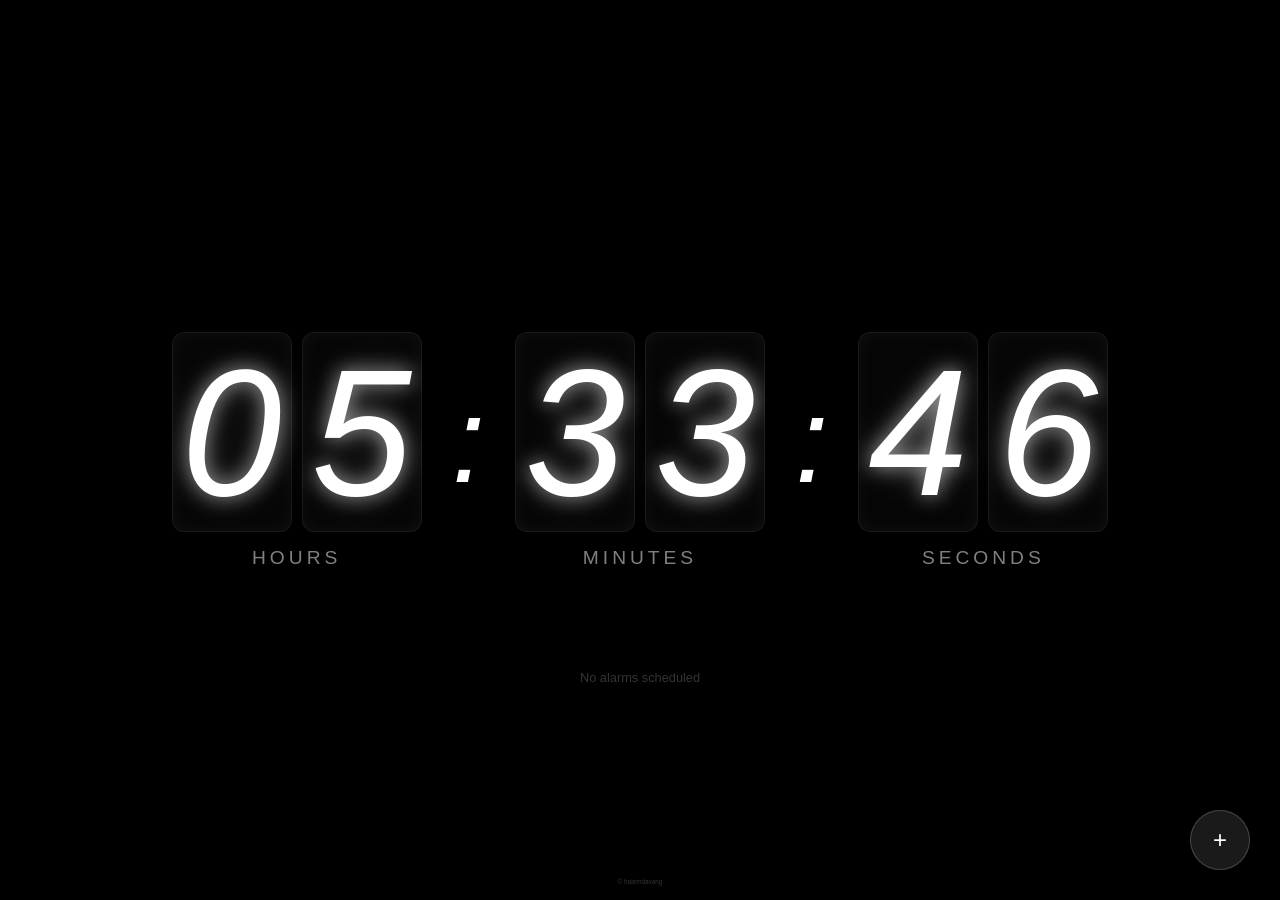
==== index.html @ 1d3367de "ok" ====
<!DOCTYPE html>
<html lang="vi">

<head>
    <meta charset="UTF-8">
    <meta name="viewport" content="width=device-width, initial-scale=1.0">
    <title>Digital Time - Premium Countdown</title>
    <meta name="description"
        content="Một ứng dụng hiển thị thời gian tối giản với hiệu ứng trượt số và font digital cổ điển.">
    <link rel="stylesheet" href="style.css">
    <link rel="stylesheet" href="popup_alarm.style.css">
    <link rel="stylesheet" href="history.style.css">
    <link rel="stylesheet" href="popup_setting.style.css">
</head>

<body>
    <video id="bg-video" autoplay loop muted playsinline
        style="position: fixed; top: 0; left: 0; width: 100%; height: 100%; object-fit: cover; z-index: -1; display: none;"></video>
    <div class="main-wrapper">
        <div class="countdown-container">
            <!-- Giờ -->
            <div class="time-group">
                <div class="digits">
                    <div class="digit-container" id="hour-1">
                        <div class="digit-strip"></div>
                    </div>
                    <div class="digit-container" id="hour-2">
                        <div class="digit-strip"></div>
                    </div>
                </div>
                <div class="label">Hours</div>
            </div>

            <div class="separator">:</div>

            <!-- Phút -->
            <div class="time-group">
                <div class="digits">
                    <div class="digit-container" id="min-1">
                        <div class="digit-strip"></div>
                    </div>
                    <div class="digit-container" id="min-2">
                        <div class="digit-strip"></div>
                    </div>
                </div>
                <div class="label">Minutes</div>
            </div>

            <div class="separator">:</div>

            <!-- Giây -->
            <div class="time-group">
                <div class="digits">
                    <div class="digit-container" id="sec-1">
                        <div class="digit-strip"></div>
                    </div>
                    <div class="digit-container" id="sec-2">
                        <div class="digit-strip"></div>
                    </div>
                </div>
                <div class="label">Seconds</div>
            </div>
        </div>

        <!-- History Alarms -->
        <div class="history-container">
            <div class="history-list" id="history-list">
                <!-- Sẽ được thêm bằng JS -->
            </div>
        </div>
    </div>

    <!-- Floating Menu -->
    <div class="floating-menu-container" id="floating-menu">
        <div class="fab-options">
            <button class="fab-action" id="open-setting-modal">Settings</button>
            <button class="fab-action" id="open-alarm-panel">Set Alarm</button>
        </div>
        <button class="settings-btn main-fab">
            +
        </button>
    </div>

    <!-- Setting Modal is loaded dynamically via popup_setting.html -->

    <!-- Side Panel -->
    <div class="side-panel" id="side-panel">
        <button class="close-panel" id="close-settings">×</button>
        <h2>Set Alarm</h2>

        <div class="input-group">
            <label>Alarm Time (24h)</label>
            <div class="time-input-container">
                <input type="number" id="alarm-h" placeholder="HH" min="0" max="23" value="08">
                <span>:</span>
                <input type="number" id="alarm-m" placeholder="MM" min="0" max="59" value="00">
                <span>:</span>
                <input type="number" id="alarm-s" placeholder="SS" min="0" max="59" value="00">
            </div>
        </div>

        <div class="input-group">
            <label for="alarm-msg">Reminder Message</label>
            <input type="text" id="alarm-msg" placeholder="Coffee time?">
        </div>

        <button class="set-alarm-btn" id="set-alarm">Save Alarm</button>
    </div>

    <!-- Alarm Notice (Professional Toast) -->
    <div class="alarm-notice" id="alarm-notice">
        <div class="notice-content">
            <button class="close-notice" id="dismiss-alarm">×</button>
            <div class="notice-main">
                <div class="alarm-icon-small">
                    <svg viewBox="0 0 24 24">
                        <path
                            d="M12,20A7,7 0 0,1 5,13A7,7 0 0,1 12,6A7,7 0 0,1 19,13A7,7 0 0,1 12,20M12,4A9,9 0 0,0 3,13A9,9 0 0,0 12,22A9,9 0 0,0 21,13A9,9 0 0,0 12,4M12.5,8H11V14L15.75,16.85L16.5,15.62L12.5,13.25V8M7.88,3.39L6.6,1.86L2,5.71L3.29,7.24L7.88,3.39M22,5.72L17.4,1.86L16.11,3.39L20.71,7.25L22,5.72Z">
                        </path>
                    </svg>
                </div>
                <h2 id="notice-msg">Hết giờ rồi!</h2>
            </div>
        </div>
    </div>

    <div class="copyright"
        style="position: fixed; bottom: 15px; left: 50%; transform: translateX(-50%); font-size: 0.4rem; color: rgba(255, 255, 255, 0.2); z-index: 10;">
        © haiemdavang
    </div>

    <audio id="alarm-audio" src="public/iphone.mp3" preload="auto"></audio>

    <script src="history.script.js"></script>
    <script src="popup_alarm.script.js"></script>
    <script src="popup_setting.script.js"></script>
    <script src="script.js"></script>
</body>

</html>
---- style.css ----
@import url('https://fonts.cdnfonts.com/css/ds-digital');
@import url('https://fonts.googleapis.com/css2?family=Poppins:wght@300;400;500;600&display=swap');

:root {
    --bg-color: #000000;
    --text-color: #ffffff;
    --font-family: 'DS-Digital', sans-serif;
    --digit-height: 200px;
}

* {
    margin: 0;
    padding: 0;
    box-sizing: border-box;
}

body {
    background-color: var(--bg-color);
    color: var(--text-color);
    font-family: var(--font-family);
    height: 100vh;
    display: flex;
    justify-content: center;
    align-items: center;
    overflow: hidden;
    user-select: none;
    /* Chặn bôi đen văn bản */
    -webkit-user-select: none;
    -moz-user-select: none;
    -ms-user-select: none;
}

.main-wrapper {
    display: flex;
    flex-direction: column;
    align-items: center;
    justify-content: center;
    width: 100%;
    height: 100%;
    position: relative;
}

.countdown-container {
    display: flex;
    gap: 30px;
    align-items: center;
    z-index: 2;
    transition: all 0.5s ease;
    padding: 30px 50px;
    border-radius: 30px;
    border: 1px solid transparent;
}

.countdown-container.glass-mode {
    background: rgba(255, 255, 255, 0.03);
    backdrop-filter: blur(25px) saturate(180%);
    -webkit-backdrop-filter: blur(25px) saturate(180%);
    border: 1px solid rgba(255, 255, 255, 0.1);
    box-shadow: 0 20px 50px rgba(0, 0, 0, 0.3);
}

.time-group {
    display: flex;
    flex-direction: column;
    align-items: center;
    gap: 15px;
}

.label {
    font-size: 1.2rem;
    text-transform: uppercase;
    letter-spacing: 4px;
    opacity: 0.5;
    font-style: normal;
}

.digits {
    display: flex;
    gap: 10px;
    height: var(--digit-height);
    overflow: hidden;
}

.digit-container {
    position: relative;
    width: 120px;
    height: var(--digit-height);
    background: rgba(10, 10, 10, 0.5);
    backdrop-filter: blur(20px);
    -webkit-backdrop-filter: blur(20px);
    border: 1px solid rgba(255, 255, 255, 0.08);
    border-radius: 12px;
    box-shadow: inset 0 0 20px rgba(255, 255, 255, 0.05);
}

.digit-strip {
    position: absolute;
    top: 0;
    left: 0;
    width: 100%;
    display: flex;
    flex-direction: column;
    transition: transform 0.6s cubic-bezier(0.23, 1, 0.32, 1);
}

.digit {
    height: var(--digit-height);
    display: flex;
    justify-content: center;
    align-items: center;
    font-size: 180px;
    font-style: italic;
    text-shadow: 0 0 20px rgba(255, 255, 255, 0.6),
        0 0 40px rgba(255, 255, 255, 0.2);
}

.separator {
    font-size: 120px;
    margin-top: -20px;
    font-style: italic;
    animation: blink 1s infinite;
}

@keyframes blink {

    0%,
    100% {
        opacity: 1;
    }

    50% {
        opacity: 0.3;
    }
}

@media (max-width: 600px) {
    :root {
        --digit-height: 80px;
    }

    .digit-container {
        width: 50px;
    }

    .digit {
        font-size: 60px;
    }
}

/* Alarm Notice (Professional Toast Version) */
.alarm-notice {
    position: fixed;
    top: 90px;
    left: 0;
    width: 100%;
    height: auto;
    z-index: 2000;
    display: flex;
    justify-content: center;
    pointer-events: none;
    /* Chỉ cho tương tác khi active */
}

.alarm-notice.active {
    pointer-events: all;
}

.notice-content {
    background: rgba(255, 255, 255, 0.08);
    backdrop-filter: blur(20px) saturate(160%);
    border: 1px solid rgba(255, 255, 255, 0.15);
    padding: 15px 30px;
    border-radius: 16px;
    display: flex;
    align-items: center;
    color: white;
    box-shadow: 0 0 20px rgba(255, 255, 255, 0.2), 0 10px 30px rgba(0, 0, 0, 0.4);
    font-family: 'Poppins', sans-serif;

    /* Animation khởi đầu: nằm ngoài phía trên */
    transform: translateY(-80px);
    opacity: 0;
    transition: all 0.5s cubic-bezier(0.19, 1, 0.22, 1);
}

.alarm-notice.active .notice-content {
    transform: translateY(0);
    opacity: 1;
}

.notice-main {
    display: flex;
    align-items: center;
    gap: 15px;
}

.alarm-icon-small svg {
    width: 24px;
    height: 24px;
    fill: white;
    filter: drop-shadow(0 0 5px rgba(255, 255, 255, 0.4));
    animation: pulse-small 1s infinite;
}

@keyframes pulse-small {

    0%,
    100% {
        transform: scale(1);
    }

    50% {
        transform: scale(1.15);
    }
}

.notice-content h2 {
    font-size: 0.95rem;
    font-weight: 500;
    letter-spacing: 0.3px;
    margin: 0;
    white-space: nowrap;
    text-shadow: 0 0 10px rgba(255, 255, 255, 0.6),
        0 0 20px rgba(255, 255, 255, 0.2);
}

/* Close button (Hidden by default, shows on hover) */
.close-notice {
    position: absolute;
    top: -8px;
    right: -8px;
    background: white;
    color: black;
    border: none;
    width: 22px;
    height: 22px;
    border-radius: 50%;
    font-size: 14px;
    display: flex;
    justify-content: center;
    align-items: center;
    cursor: pointer;
    box-shadow: 0 4px 10px rgba(0, 0, 0, 0.3);

    opacity: 0;
    transition: opacity 0.3s ease, transform 0.2s ease;
}

.notice-content:hover .close-notice {
    opacity: 1;
}

.close-notice:hover {
    transform: scale(1.1);
}
---- popup_alarm.style.css ----
@import url('https://fonts.googleapis.com/css2?family=Inter:wght@300;400;500;600&display=swap');

/* Floating Action Button */
.settings-btn {
    position: fixed;
    bottom: 30px;
    right: 30px;
    width: 60px;
    height: 60px;
    background: rgba(255, 255, 255, 0.1);
    backdrop-filter: blur(10px);
    border: 1px solid rgba(255, 255, 255, 0.2);
    border-radius: 50%;
    color: white;
    font-size: 24px;
    cursor: pointer;
    display: flex;
    justify-content: center;
    align-items: center;
    transition: all 0.4s cubic-bezier(0.175, 0.885, 0.32, 1.275);
    z-index: 1000;
    box-shadow: 0 8px 32px rgba(0, 0, 0, 0.3);
}

.settings-btn:hover {
    background: rgba(255, 255, 255, 0.2);
    transform: scale(1.1);
}

.settings-btn.hidden {
    opacity: 0;
    transform: scale(0.5) rotate(-90deg);
    pointer-events: none;
}

.tooltip {
    position: absolute;
    right: 80px;
    background: rgba(255, 255, 255, 0.1);
    backdrop-filter: blur(10px);
    padding: 8px 15px;
    border-radius: 10px;
    font-size: 0.8rem;
    font-family: 'Inter', sans-serif;
    white-space: nowrap;
    border: 1px solid rgba(255, 255, 255, 0.1);
    opacity: 0;
    transform: translateX(10px);
    transition: all 0.3s ease;
    pointer-events: none;
}

.settings-btn:hover .tooltip {
    opacity: 1;
    transform: translateX(0);
}

/* Popup Alarm Window (Premium Frosted Glass) */
.side-panel {
    position: fixed;
    bottom: 30px;
    right: 30px;
    width: 320px;
    background: rgba(255, 255, 255, 0.05);
    backdrop-filter: blur(35px) saturate(180%);
    -webkit-backdrop-filter: blur(35px) saturate(180%);
    border: 1px solid rgba(255, 255, 255, 0.15);
    border-radius: 24px;
    transition: all 0.5s cubic-bezier(0.19, 1, 0.22, 1);
    z-index: 1001;
    padding: 35px;
    display: flex;
    flex-direction: column;
    gap: 20px;
    color: white;
    font-family: 'Inter', sans-serif;
    box-shadow: 0 10px 40px rgba(0, 0, 0, 0.5);
    
    opacity: 0;
    visibility: hidden;
    transform: translateY(20px) scale(0.9);
    pointer-events: none;
}

.side-panel.open {
    opacity: 1;
    visibility: visible;
    transform: translateY(0) scale(1);
    pointer-events: all;
}

.side-panel h2 {
    font-size: 1.1rem;
    font-weight: 500;
    letter-spacing: 0.5px;
    margin-bottom: 5px;
    text-align: center;
}

.input-group {
    display: flex;
    flex-direction: column;
    gap: 5px;
}

.input-group label {
    font-size: 0.75rem;
    opacity: 0.5;
    text-transform: uppercase;
}

.time-input-container {
    display: flex;
    align-items: center;
    gap: 8px;
    background: rgba(255, 255, 255, 0.05);
    padding: 5px 15px;
    border-radius: 12px;
    border: 1px solid rgba(255, 255, 255, 0.1);
}

.time-input-container input {
    width: 50px;
    background: transparent !important;
    border: none !important;
    padding: 8px 0 !important;
    text-align: center;
    font-size: 1.1rem;
    font-weight: 500;
    color: white;
    outline: none !important;
    box-shadow: none !important;
    font-family: 'Inter', sans-serif;
}

.time-input-container span {
    opacity: 0.5;
    font-weight: bold;
    font-family: 'Inter', sans-serif;
}

.time-input-container input::-webkit-outer-spin-button,
.time-input-container input::-webkit-inner-spin-button {
    -webkit-appearance: none;
    margin: 0;
}

.time-input-container input[type=number] {
    -moz-appearance: textfield;
}

.input-group input[type="text"] {
    background: rgba(255, 255, 255, 0.05);
    border: 1px solid rgba(255, 255, 255, 0.1);
    padding: 12px;
    color: white;
    border-radius: 12px;
    font-size: 0.9rem;
    outline: none;
    transition: all 0.2s ease;
    font-family: 'Inter', sans-serif;
}

.input-group input[type="text"]:focus {
    border-color: rgba(255, 255, 255, 0.3);
    background: rgba(255, 255, 255, 0.1);
}

.set-alarm-btn {
    margin-top: 5px;
    background: #ffffff;
    color: #000000;
    border: none;
    padding: 12px;
    border-radius: 10px;
    font-weight: 600;
    font-size: 0.9rem;
    cursor: pointer;
    transition: transform 0.2s, background 0.3s;
}

.set-alarm-btn:active {
    transform: scale(0.95);
}

.set-alarm-btn:hover {
    background: #eeeeee;
}

.close-panel {
    position: absolute;
    top: 15px;
    right: 15px;
    background: transparent;
    border: none;
    color: white;
    font-size: 18px;
    cursor: pointer;
    opacity: 0.3;
}

.close-panel:hover {
    opacity: 1;
}
---- history.style.css ----
/* History Alarms System */
.history-container {
    position: absolute;
    top: calc(50% + 200px); /* Nhích xuống thêm để tạo khoảng cách với đồng hồ */
    width: 400px;
    height: 200px;
    overflow-y: auto;
    display: flex;
    justify-content: center;
}

.history-container::-webkit-scrollbar {
    width: 0px;
}

.history-list {
    display: flex;
    flex-direction: column;
    gap: 12px;
    width: 100%;
}

.history-item {
    display: flex;
    flex-direction: row;
    justify-content: center;
    align-items: center;
    gap: 15px;
    width: 100%;
    padding: 8px 0;
    background: transparent;
    border: none;
    font-family: 'Inter', sans-serif;
    transition: all 0.4s ease;
    position: relative;
}

/* Hiện lại dấu chấm trạng thái */
.status-dot {
    width: 6px;
    height: 6px;
    border-radius: 50%;
    background: #ffffff;
    display: block;
}

/* 1. Alarm đã reo (Past) - Làm mờ nhẹ */
.history-item.past {
    opacity: 0.5;
    filter: blur(0.5px);
    transform: scale(0.98);
}

.history-item.past .status-dot {
    background: #00ff88; /* Màu xanh lá cho báo thức đã hoàn thành */
    box-shadow: 0 0 8px rgba(0, 255, 136, 0.6);
    opacity: 0.8;
}

/* 2. Alarm sắp tới GẦN NHẤT (Highlight) - Sáng nhất */
.history-item.upcoming:first-of-type {
    opacity: 1 !important;
    filter: none !important;
    transform: scale(1.05) !important;
    background: transparent !important;
    border: none !important;
    box-shadow: none !important;
}

.history-item.upcoming:first-of-type .status-dot {
    background: #00d2ff;
    box-shadow: 0 0 10px #00d2ff;
}

/* 3. Alarm sắp tới tiếp theo - Làm mờ vừa phải */
.history-item.upcoming + .history-item.upcoming {
    opacity: 0.25;
    filter: blur(1px);
    transform: scale(0.95);
}

.history-time {
    font-size: 1rem;
    font-weight: 600;
    color: var(--text-color);
}

.history-msg {
    font-size: 0.85rem;
    opacity: 0.5;
    margin: 0 !important;
}

.delete-history {
    position: absolute;
    right: 10px;
    top: 50%;
    transform: translateY(-50%);
    background: transparent;
    border: none;
    color: white;
    font-size: 1rem;
    cursor: pointer;
    opacity: 0;
    transition: opacity 0.3s;
}

.history-item:hover .delete-history {
    opacity: 0.3;
}

.history-item:hover {
    opacity: 1;
}

.history-item:hover .delete-history {
    opacity: 0.6;
}

.delete-history:hover {
    opacity: 1 !important;
    color: #ff4141;
}
---- popup_setting.style.css ----
/* Container for Floating Menu */
.floating-menu-container {
    position: fixed;
    bottom: 30px;
    right: 30px;
    display: flex;
    flex-direction: row;
    align-items: center;
    gap: 15px;
    z-index: 1000;
}

/* Original settings-btn adjusted as main-fab */
.main-fab {
    position: relative;
    right: 0;
    bottom: 0;
    z-index: 2;
    transition: all 0.4s cubic-bezier(0.175, 0.885, 0.32, 1.275);
}

.floating-menu-container.hidden {
    pointer-events: none;
}

.floating-menu-container.hidden .fab-options {
    opacity: 0 !important;
    visibility: hidden !important;
    transform: translateX(30px) scale(0.5) !important;
    transition: all 0.3s cubic-bezier(0.175, 0.885, 0.32, 1.275);
}

.floating-menu-container.hidden .main-fab {
    opacity: 0;
    transform: scale(0.5) rotate(45deg);
    transition: all 0.4s cubic-bezier(0.175, 0.885, 0.32, 1.275);
    transition-delay: 0.1s;
}

/* The options menu */
.fab-options {
    display: flex;
    flex-direction: row;
    gap: 10px;
    opacity: 0;
    visibility: hidden;
    transform: translateX(20px);
    transition: all 0.3s cubic-bezier(0.175, 0.885, 0.32, 1.275);
}

.floating-menu-container:hover .fab-options {
    opacity: 1;
    visibility: visible;
    transform: translateX(0);
}

.fab-action {
    background: rgba(255, 255, 255, 0.1);
    backdrop-filter: blur(10px);
    border: 1px solid rgba(255, 255, 255, 0.2);
    color: white;
    padding: 10px 20px;
    border-radius: 8px;
    cursor: pointer;
    font-family: 'Inter', sans-serif;
    font-size: 0.9rem;
    white-space: nowrap;
    transition: all 0.2s ease;
    box-shadow: 0 4px 15px rgba(0,0,0,0.2);
    text-align: right;
}

.fab-action:hover {
    background: rgba(255, 255, 255, 0.2);
    transform: scale(1.05);
}

/* Settings Modal (Side Panel Style) */
.setting-modal {
    position: fixed;
    bottom: 30px;
    right: 30px;
    width: 320px;
    background: rgba(255, 255, 255, 0.05);
    backdrop-filter: blur(35px) saturate(180%);
    -webkit-backdrop-filter: blur(35px) saturate(180%);
    border: 1px solid rgba(255, 255, 255, 0.15);
    border-radius: 24px;
    transition: all 0.5s cubic-bezier(0.19, 1, 0.22, 1);
    z-index: 1001;
    padding: 35px;
    display: flex;
    flex-direction: column;
    color: white;
    font-family: 'Inter', sans-serif;
    box-shadow: 0 10px 40px rgba(0, 0, 0, 0.5);
    
    opacity: 0;
    visibility: hidden;
    transform: translateY(20px) scale(0.9);
    pointer-events: none;
}

.setting-modal.active {
    opacity: 1;
    visibility: visible;
    transform: translateY(0) scale(1);
    pointer-events: all;
}

.setting-modal-header {
    display: flex;
    justify-content: space-between;
    align-items: center;
    margin-bottom: 25px;
    border-bottom: 1px solid rgba(255, 255, 255, 0.1);
    padding-bottom: 15px;
}

.setting-modal-header h2 {
    margin: 0;
    font-size: 1.2rem;
    font-weight: 500;
}

.close-modal-btn {
    background: transparent;
    border: none;
    color: rgba(255, 255, 255, 0.6);
    font-size: 1.5rem;
    cursor: pointer;
    transition: color 0.2s;
}

.close-modal-btn:hover {
    color: white;
}

.setting-item {
    display: flex;
    justify-content: space-between;
    align-items: center;
    margin-bottom: 20px;
}

.setting-item label {
    font-size: 0.95rem;
    color: rgba(255, 255, 255, 0.9);
}

/* Toggle Switch Element */
.toggle-switch {
    position: relative;
    width: 44px;
    height: 24px;
}

.toggle-switch input {
    opacity: 0;
    width: 0;
    height: 0;
}

.slider {
    position: absolute;
    cursor: pointer;
    top: 0; left: 0; right: 0; bottom: 0;
    background-color: rgba(255, 255, 255, 0.2);
    transition: .3s;
    border-radius: 24px;
}

.slider:before {
    position: absolute;
    content: "";
    height: 18px;
    width: 18px;
    left: 3px;
    bottom: 3px;
    background-color: white;
    transition: .3s;
    border-radius: 50%;
}

input:checked + .slider {
    background-color: #ffffff;
}

input:checked + .slider:before {
    transform: translateX(20px);
    background-color: #000000;
}

/* Background setter */
.bg-options {
    display: flex;
    gap: 10px;
    margin-top: 10px;
    flex-wrap: wrap;
}

.bg-dot {
    width: 30px;
    height: 30px;
    border-radius: 50%;
    cursor: pointer;
    border: 2px solid transparent;
    transition: transform 0.2s;
}
.bg-dot:hover {
    transform: scale(1.1);
}
.bg-dot.active {
    border-color: white;
}

.bg-upload-btn {
    width: 30px;
    height: 30px;
    border-radius: 50%;
    cursor: pointer;
    border: 2px dashed rgba(255, 255, 255, 0.4);
    display: flex;
    justify-content: center;
    align-items: center;
    color: rgba(255, 255, 255, 0.6);
    font-size: 1.2rem;
    transition: all 0.2s;
}

.bg-upload-btn:hover {
    border-color: white;
    color: white;
    transform: scale(1.1);
}
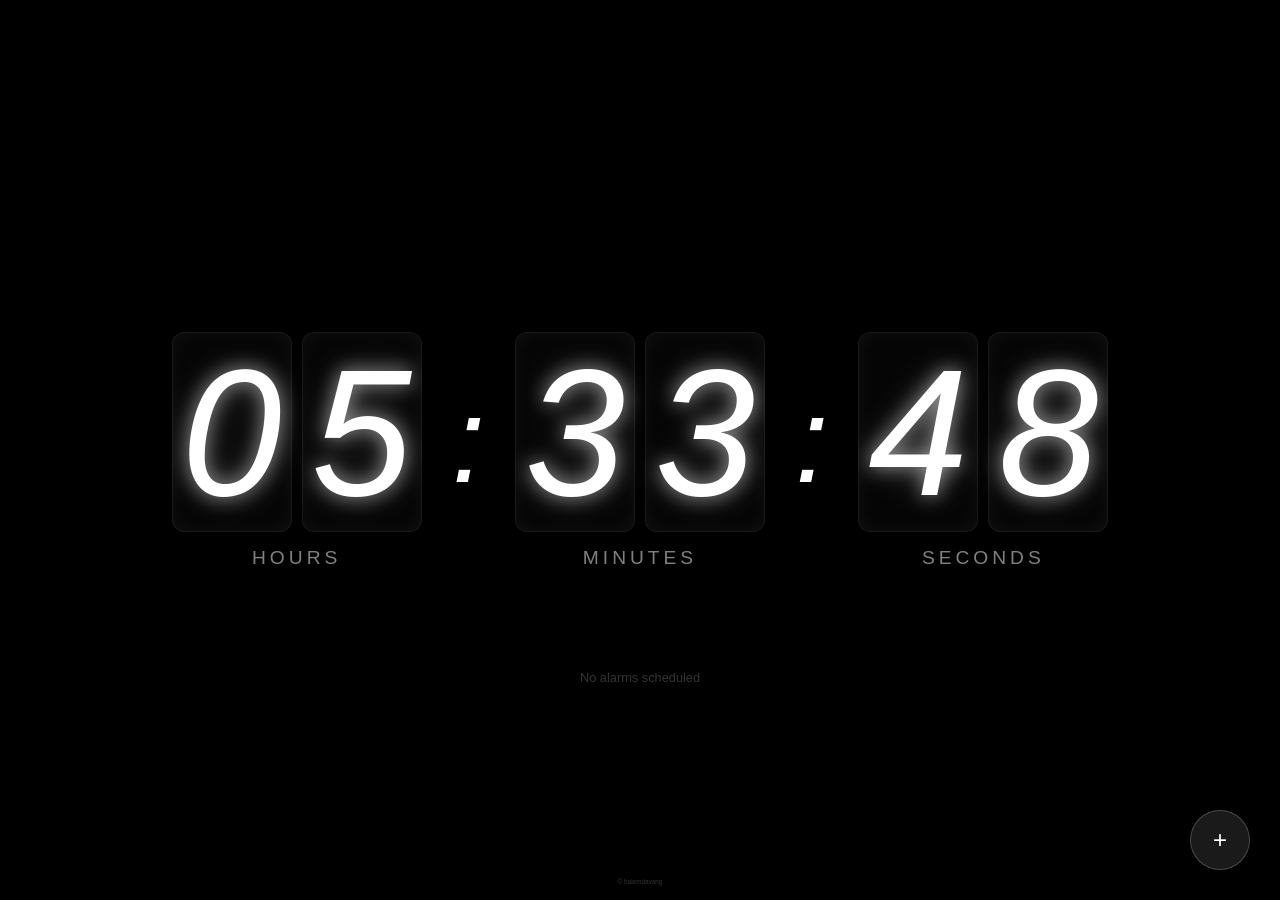
==== commit ac5251d5: "Thay doi logo" ====
--- a/index.html
+++ b/index.html
@@ -4,7 +4,8 @@
 <head>
     <meta charset="UTF-8">
     <meta name="viewport" content="width=device-width, initial-scale=1.0">
-    <title>Digital Time - Premium Countdown</title>
+    <title>Time</title>
+    <link rel="icon" type="image/png" href="public/logoo.png">
     <meta name="description"
         content="Một ứng dụng hiển thị thời gian tối giản với hiệu ứng trượt số và font digital cổ điển.">
     <link rel="stylesheet" href="style.css">
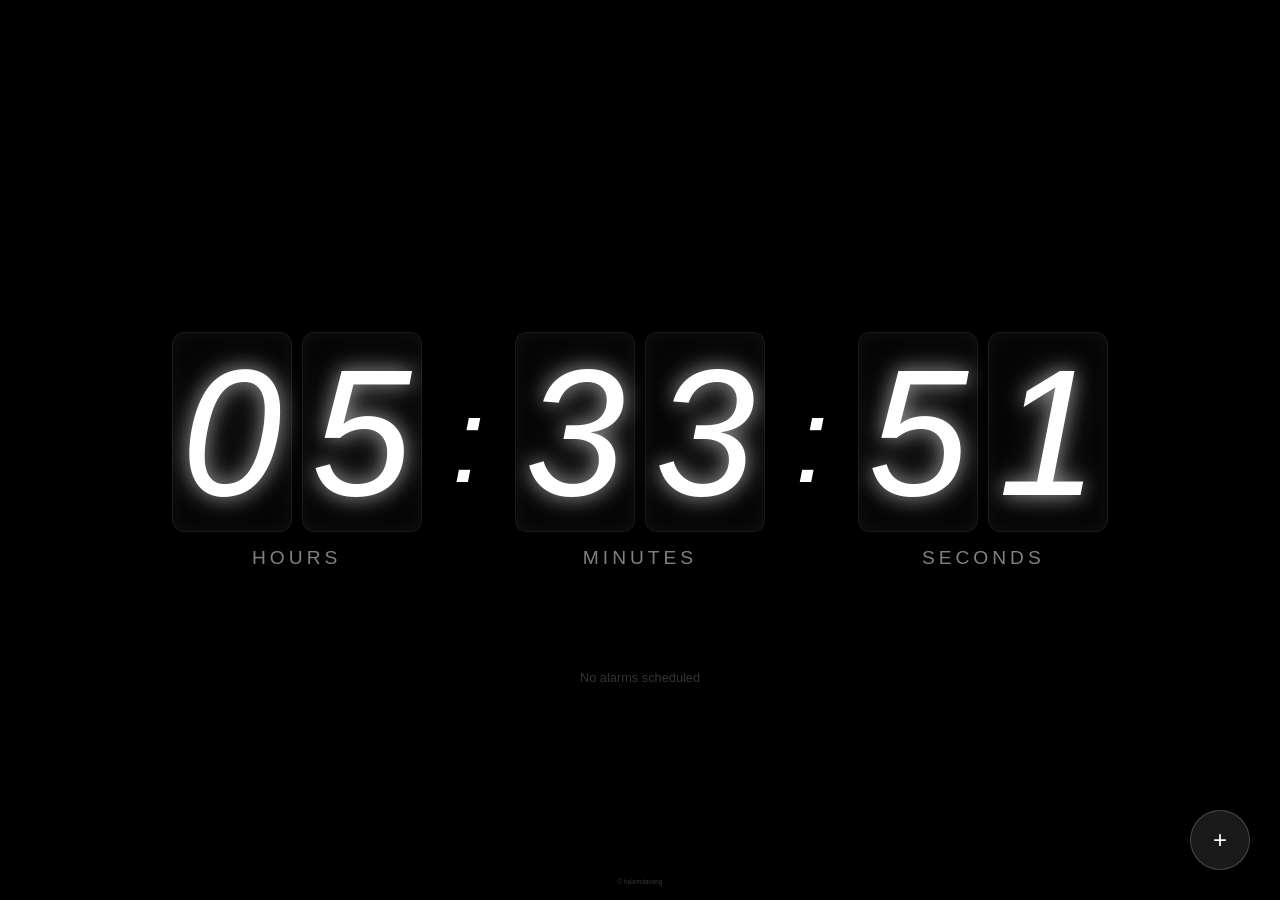
==== commit 120d0832: "Thêm con cat" ====
--- a/index.html
+++ b/index.html
@@ -19,6 +19,10 @@
         style="position: fixed; top: 0; left: 0; width: 100%; height: 100%; object-fit: cover; z-index: -1; display: none;"></video>
     <div class="main-wrapper">
         <div class="countdown-container">
+            <!-- Cat Sprite Styles -->
+            <div id="cat-container">
+                <div class="cat-sprite" id="cat-sprite"></div>
+            </div>
             <!-- Giờ -->
             <div class="time-group">
                 <div class="digits">
@@ -125,6 +129,8 @@
         </div>
     </div>
 
+
+
     <div class="copyright"
         style="position: fixed; bottom: 15px; left: 50%; transform: translateX(-50%); font-size: 0.4rem; color: rgba(255, 255, 255, 0.2); z-index: 10;">
         © haiemdavang
@@ -132,6 +138,7 @@
 
     <audio id="alarm-audio" src="public/iphone.mp3" preload="auto"></audio>
 
+    <script src="cat.script.js"></script>
     <script src="history.script.js"></script>
     <script src="popup_alarm.script.js"></script>
     <script src="popup_setting.script.js"></script>
--- a/style.css
+++ b/style.css
@@ -252,4 +252,64 @@
 
 .close-notice:hover {
     transform: scale(1.1);
+}
+
+/* Cat Sprite Styles */
+#cat-container {
+    position: absolute;
+    bottom: 100%;
+    left: 0;
+    width: 96px;
+    height: 96px;
+    z-index: 5;
+    pointer-events: all;
+    cursor: pointer;
+    display: flex;
+    justify-content: center;
+    align-items: center;
+}
+
+.cat-bubble {
+    position: absolute;
+    bottom: 100%;
+    left: 50%;
+    transform: translateX(-50%) translateY(10px);
+    background: rgba(255, 255, 255, 0.9);
+    color: black;
+    padding: 6px 12px;
+    border-radius: 12px;
+    font-size: 0.8rem;
+    font-family: 'Poppins', sans-serif;
+    white-space: nowrap;
+    opacity: 0;
+    pointer-events: none;
+    transition: all 0.3s cubic-bezier(0.175, 0.885, 0.32, 1.275);
+    box-shadow: 0 4px 10px rgba(0,0,0,0.2);
+    z-index: 10;
+}
+
+.cat-bubble.active {
+    opacity: 1;
+    transform: translateX(-50%) translateY(-10px);
+}
+
+.cat-bubble::after {
+    content: '';
+    position: absolute;
+    top: 100%;
+    left: 50%;
+    transform: translateX(-50%);
+    border: 6px solid transparent;
+    border-top-color: rgba(255, 255, 255, 0.9);
+}
+
+.cat-sprite {
+    width: 32px;
+    height: 32px;
+    background-image: url('public/kitty.png');
+    background-repeat: no-repeat;
+    background-size: 256px 256px; /* 8x8 grid of 32px */
+    transform: scale(3);
+    image-rendering: pixelated;
+    image-rendering: crisp-edges;
 }
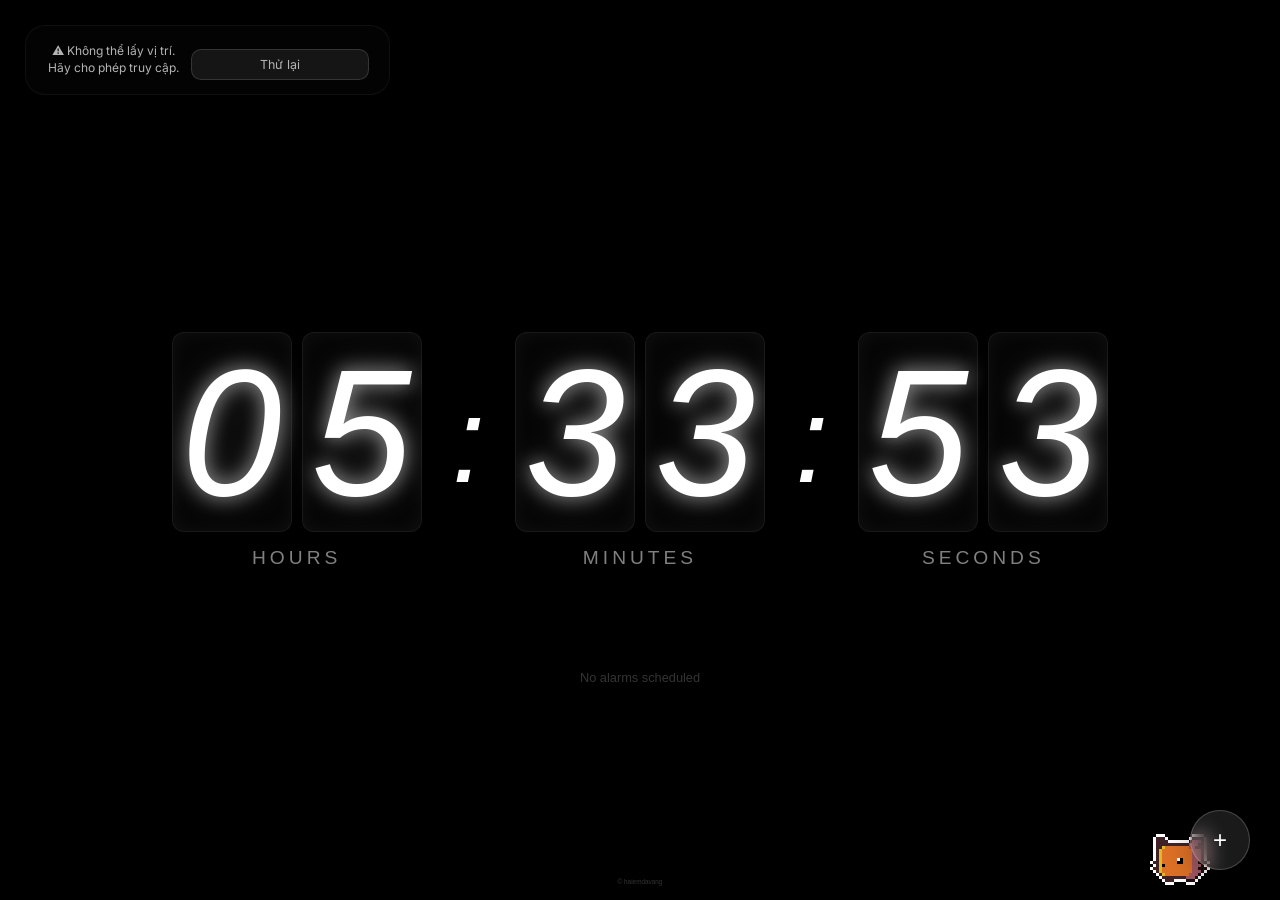
==== commit 0374e16e: "weather" ====
--- a/index.html
+++ b/index.html
@@ -12,6 +12,9 @@
     <link rel="stylesheet" href="popup_alarm.style.css">
     <link rel="stylesheet" href="history.style.css">
     <link rel="stylesheet" href="popup_setting.style.css">
+    <link rel="stylesheet" href="weather/popup_weather.style.css">
+    <link rel="stylesheet" href="weather/popup_detail.style.css">
+    <link rel="stylesheet" href="weather/popup_search.style.css">
 </head>
 
 <body>
@@ -23,48 +26,8 @@
             <div id="cat-container">
                 <div class="cat-sprite" id="cat-sprite"></div>
             </div>
-            <!-- Giờ -->
-            <div class="time-group">
-                <div class="digits">
-                    <div class="digit-container" id="hour-1">
-                        <div class="digit-strip"></div>
-                    </div>
-                    <div class="digit-container" id="hour-2">
-                        <div class="digit-strip"></div>
-                    </div>
-                </div>
-                <div class="label">Hours</div>
-            </div>
-
-            <div class="separator">:</div>
-
-            <!-- Phút -->
-            <div class="time-group">
-                <div class="digits">
-                    <div class="digit-container" id="min-1">
-                        <div class="digit-strip"></div>
-                    </div>
-                    <div class="digit-container" id="min-2">
-                        <div class="digit-strip"></div>
-                    </div>
-                </div>
-                <div class="label">Minutes</div>
-            </div>
-
-            <div class="separator">:</div>
-
-            <!-- Giây -->
-            <div class="time-group">
-                <div class="digits">
-                    <div class="digit-container" id="sec-1">
-                        <div class="digit-strip"></div>
-                    </div>
-                    <div class="digit-container" id="sec-2">
-                        <div class="digit-strip"></div>
-                    </div>
-                </div>
-                <div class="label">Seconds</div>
-            </div>
+            <!-- Clock Display Area (Templates will load here) -->
+            <div id="clock-display" style="display: contents;"></div>
         </div>
 
         <!-- History Alarms -->
@@ -143,6 +106,9 @@
     <script src="popup_alarm.script.js"></script>
     <script src="popup_setting.script.js"></script>
     <script src="script.js"></script>
+    <script src="weather/popup_weather.script.js"></script>
+    <script src="weather/popup_detail.script.js"></script>
+    <script src="weather/popup_search.script.js"></script>
 </body>
 
 </html>
--- a/style.css
+++ b/style.css
@@ -133,18 +133,57 @@
     }
 }
 
+/* Responsive Styles */
+@media (max-width: 1024px) {
+    :root {
+        --digit-height: 150px;
+    }
+    .digit-container {
+        width: 90px;
+    }
+    .countdown-container {
+        gap: 20px;
+        padding: 20px 35px;
+    }
+    .label {
+        font-size: 0.9rem;
+        letter-spacing: 2px;
+    }
+    .separator {
+        font-size: 4rem;
+    }
+    .digit {
+        font-size: 130px;
+    }
+}
+
 @media (max-width: 600px) {
     :root {
-        --digit-height: 80px;
-    }
-
+        --digit-height: 100px;
+    }
     .digit-container {
-        width: 50px;
-    }
-
+        width: 60px;
+        border-radius: 8px;
+    }
+    .countdown-container {
+        gap: 12px;
+        padding: 15px 25px;
+    }
+    .separator {
+        font-size: 3rem;
+    }
     .digit {
         font-size: 60px;
     }
+}
+
+/* Template Specific Tweaks */
+.time-group.min-view {
+    gap: 0;
+}
+
+.time-group.min-view .digits {
+    gap: 5px;
 }
 
 /* Alarm Notice (Professional Toast Version) */
@@ -267,6 +306,13 @@
     display: flex;
     justify-content: center;
     align-items: center;
+    transition: bottom 0.5s ease;
+}
+
+#cat-container.bottom-mode {
+    position: fixed;
+    bottom: 15px;
+    top: auto;
 }
 
 .cat-bubble {
--- a/weather/popup_weather.style.css
+++ b/weather/popup_weather.style.css
@@ -0,0 +1,186 @@
+@import url('https://fonts.googleapis.com/css2?family=Inter:wght@300;400;500;600&display=swap');
+
+/* ============================================
+   WEATHER POPUP — góc trái trên
+   Style nhất quán với .side-panel / .setting-modal
+   ============================================ */
+
+/* Logic ẩn thời tiết từ settings */
+body.hide-weather .weather-popup {
+    display: none !important;
+}
+
+.weather-popup {
+    position: fixed;
+    top: 25px;
+    left: 25px;
+    width: auto;
+    min-width: 220px;
+    height: 70px;
+    /* Default state: Reduced blur and faint background */
+    background: rgba(255, 255, 255, 0.01);
+    backdrop-filter: blur(5px) saturate(100%);
+    -webkit-backdrop-filter: blur(5px) saturate(100%);
+    border: 1px solid rgba(255, 255, 255, 0.05);
+    border-radius: 20px;
+    padding: 0 20px;
+    color: white;
+    font-family: 'Inter', sans-serif;
+    display: flex;
+    flex-direction: row;
+    align-items: center;
+    gap: 15px;
+    box-shadow: none;
+    z-index: 900;
+    cursor: pointer;
+    user-select: none;
+    transition: all 0.4s cubic-bezier(0.175, 0.885, 0.32, 1.275);
+    opacity: 0;
+    transform: translateX(-20px); /* Slide in from left */
+    pointer-events: none;
+}
+
+.weather-popup.loaded {
+    opacity: 1;
+    transform: translateX(0);
+    pointer-events: all;
+}
+
+.weather-popup:hover {
+    /* Hover state: Full Glassmorphism */
+    background: rgba(255, 255, 255, 0.03);
+    backdrop-filter: blur(25px) saturate(180%);
+    -webkit-backdrop-filter: blur(25px) saturate(180%);
+    border: 1px solid rgba(255, 255, 255, 0.1);
+    box-shadow: 0 20px 50px rgba(0, 0, 0, 0.3);
+    transform: scale(1.02);
+}
+
+
+/* Left side: Icon & Temp */
+.weather-left {
+    display: flex;
+    align-items: center;
+    gap: 8px;
+    padding-right: 15px;
+    border-right: 1px solid rgba(255, 255, 255, 0.1);
+}
+
+.weather-icon {
+    width: 38px;
+    height: 38px;
+    filter: drop-shadow(0 2px 4px rgba(0, 0, 0, 0.2));
+}
+
+.weather-temp {
+    font-size: 1.5rem;
+    font-weight: 500;
+    letter-spacing: -0.5px;
+}
+
+/* Right side: Location & Time */
+.weather-right {
+    display: flex;
+    flex-direction: column;
+    justify-content: center;
+    align-items: flex-end;
+    gap: 2px;
+}
+
+.weather-location {
+    font-size: 0.85rem;
+    font-weight: 500;
+    white-space: nowrap;
+    max-width: 120px;
+    overflow: hidden;
+    text-overflow: ellipsis;
+    opacity: 0.9;
+    cursor: pointer;
+    transition: text-decoration 0.2s;
+}
+
+.weather-location:hover {
+    text-decoration: underline;
+}
+
+.weather-time {
+    display: none;
+}
+
+/* Loading/Error */
+.weather-loading, .weather-error {
+    display: flex;
+    align-items: center;
+    gap: 10px;
+    font-size: 0.8rem;
+    width: 100%;
+}
+
+.weather-spinner {
+    width: 18px;
+    height: 18px;
+    border: 2px solid rgba(255,255,255,0.1);
+    border-top-color: white;
+    border-radius: 50%;
+    animation: spin 1s linear infinite;
+}
+
+@keyframes spin { to { transform: rotate(360deg); } }
+
+/* ── Loading state ── */
+.weather-loading {
+    display: flex;
+    align-items: center;
+    gap: 10px;
+    font-size: 0.8rem;
+    opacity: 0.6;
+}
+
+.weather-spinner {
+    width: 18px;
+    height: 18px;
+    border: 2px solid rgba(255,255,255,0.2);
+    border-top-color: rgba(255,255,255,0.8);
+    border-radius: 50%;
+    animation: spin 0.8s linear infinite;
+    flex-shrink: 0;
+}
+
+@keyframes spin {
+    to { transform: rotate(360deg); }
+}
+
+/* ── Error state ── */
+.weather-error {
+    font-size: 0.75rem;
+    opacity: 0.7;
+    text-align: center;
+    padding: 4px 0;
+    line-height: 1.4;
+}
+
+.weather-retry-btn {
+    margin-top: 8px;
+    width: 100%;
+    background: rgba(255, 255, 255, 0.1);
+    border: 1px solid rgba(255, 255, 255, 0.2);
+    color: white;
+    padding: 7px;
+    border-radius: 10px;
+    font-size: 0.78rem;
+    font-family: 'Inter', sans-serif;
+    cursor: pointer;
+    transition: background 0.2s ease;
+}
+
+.weather-retry-btn:hover {
+    background: rgba(255, 255, 255, 0.2);
+}
+
+/* ── Updated time ── */
+.weather-updated {
+    margin-top: 10px;
+    font-size: 0.58rem;
+    opacity: 0.35;
+    text-align: right;
+}
--- a/weather/popup_detail.style.css
+++ b/weather/popup_detail.style.css
@@ -0,0 +1,148 @@
+.weather-detail-modal {
+    position: fixed;
+    top: 0;
+    left: 0;
+    width: 100%;
+    height: 100%;
+    background: rgba(0, 0, 0, 0.4);
+    backdrop-filter: blur(8px);
+    display: flex;
+    justify-content: center;
+    align-items: center;
+    z-index: 2000;
+    opacity: 0;
+    visibility: hidden;
+    transition: all 0.4s ease;
+}
+
+.weather-detail-modal.active {
+    opacity: 1;
+    visibility: visible;
+}
+
+.weather-detail-content {
+    background: rgba(255, 255, 255, 0.05);
+    backdrop-filter: blur(40px) saturate(180%);
+    -webkit-backdrop-filter: blur(40px) saturate(180%);
+    border: 1px solid rgba(255, 255, 255, 0.15);
+    border-radius: 32px;
+    width: 90%;
+    max-width: 450px;
+    padding: 30px;
+    position: relative;
+    color: white;
+    font-family: 'Inter', sans-serif;
+    transform: scale(0.9);
+    transition: all 0.4s cubic-bezier(0.175, 0.885, 0.32, 1.275);
+    box-shadow: 0 25px 50px rgba(0, 0, 0, 0.5);
+}
+
+.weather-detail-modal.active .weather-detail-content {
+    transform: scale(1);
+}
+
+.weather-detail-close {
+    position: absolute;
+    top: 20px;
+    right: 20px;
+    background: transparent;
+    border: none;
+    color: rgba(255, 255, 255, 0.5);
+    font-size: 24px;
+    cursor: pointer;
+    transition: color 0.2s;
+}
+
+.weather-detail-close:hover {
+    color: white;
+}
+
+.weather-detail-header {
+    margin-bottom: 25px;
+    text-align: left;
+}
+
+.weather-detail-header h3 {
+    margin: 0;
+    font-size: 1.4rem;
+    font-weight: 600;
+}
+
+.weather-detail-location {
+    font-size: 0.85rem;
+    opacity: 0.5;
+    cursor: pointer;
+    transition: opacity 0.2s, text-decoration 0.2s;
+}
+
+.weather-detail-location:hover {
+    opacity: 0.8;
+    text-decoration: underline;
+}
+
+.weather-forecast-scroll {
+    display: flex;
+    flex-direction: column;
+    gap: 12px;
+    max-height: 400px;
+    overflow-y: auto;
+    padding-right: 10px;
+}
+
+/* Custom Scrollbar */
+.weather-forecast-scroll::-webkit-scrollbar {
+    width: 4px;
+}
+.weather-forecast-scroll::-webkit-scrollbar-track {
+    background: transparent;
+}
+.weather-forecast-scroll::-webkit-scrollbar-thumb {
+    background: rgba(255, 255, 255, 0.1);
+    border-radius: 10px;
+}
+
+.forecast-item {
+    display: flex;
+    align-items: center;
+    justify-content: space-between;
+    background: rgba(255, 255, 255, 0.03);
+    padding: 12px 18px;
+    border-radius: 18px;
+    border: 1px solid rgba(255, 255, 255, 0.05);
+    transition: background 0.2s;
+}
+
+.forecast-item:hover {
+    background: rgba(255, 255, 255, 0.07);
+}
+
+.forecast-time {
+    font-size: 0.9rem;
+    font-weight: 500;
+    width: 60px;
+}
+
+.forecast-main {
+    display: flex;
+    align-items: center;
+    gap: 12px;
+    flex: 1;
+}
+
+.forecast-icon {
+    width: 32px;
+    height: 32px;
+}
+
+.forecast-desc {
+    font-size: 0.8rem;
+    opacity: 0.7;
+    text-transform: capitalize;
+}
+
+.forecast-temp {
+    font-size: 1.1rem;
+    font-weight: 600;
+    min-width: 45px;
+    text-align: right;
+}
--- a/weather/popup_search.style.css
+++ b/weather/popup_search.style.css
@@ -0,0 +1,156 @@
+.weather-search-modal {
+    position: fixed;
+    top: 0;
+    left: 0;
+    width: 100%;
+    height: 100%;
+    background: rgba(0, 0, 0, 0.4);
+    backdrop-filter: blur(10px);
+    display: flex;
+    justify-content: center;
+    align-items: center;
+    z-index: 2100; /* Higher than detail modal */
+    opacity: 0;
+    visibility: hidden;
+    transition: all 0.4s ease;
+}
+
+.weather-search-modal.active {
+    opacity: 1;
+    visibility: visible;
+}
+
+.weather-search-content {
+    background: rgba(255, 255, 255, 0.05);
+    backdrop-filter: blur(45px) saturate(180%);
+    -webkit-backdrop-filter: blur(45px) saturate(180%);
+    border: 1px solid rgba(255, 255, 255, 0.15);
+    border-radius: 28px;
+    width: 90%;
+    max-width: 400px;
+    min-height: 200px; /* Added min-height */
+    padding: 25px;
+    position: relative;
+    color: white;
+    font-family: 'Inter', sans-serif;
+    transform: translateY(-20px);
+    transition: all 0.4s cubic-bezier(0.175, 0.885, 0.32, 1.275);
+    box-shadow: 0 30px 60px rgba(0, 0, 0, 0.6);
+}
+
+.weather-search-modal.active .weather-search-content {
+    transform: translateY(0);
+}
+
+.weather-search-close {
+    position: absolute;
+    top: 15px;
+    right: 15px;
+    background: transparent;
+    border: none;
+    color: rgba(255, 255, 255, 0.4);
+    font-size: 24px;
+    cursor: pointer;
+}
+
+.weather-search-header h3 {
+    margin: 0 0 15px 0;
+    font-size: 1.1rem;
+    font-weight: 500;
+}
+
+.weather-search-input-wrapper {
+    position: relative;
+    margin-bottom: 20px;
+}
+
+#weather-search-input {
+    width: 100%;
+    background: rgba(255, 255, 255, 0.07);
+    border: 1px solid rgba(255, 255, 255, 0.1);
+    border-radius: 14px;
+    padding: 12px 15px;
+    color: white;
+    font-size: 0.95rem;
+    outline: none;
+    transition: all 0.3s ease;
+}
+
+#weather-search-input:focus {
+    background: rgba(255, 255, 255, 0.12);
+    border-color: rgba(255, 255, 255, 0.3);
+}
+
+.weather-search-spinner {
+    position: absolute;
+    right: 12px;
+    top: 50%;
+    transform: translateY(-50%);
+    width: 16px;
+    height: 16px;
+    border: 2px solid rgba(255,255,255,0.1);
+    border-top-color: white;
+    border-radius: 50%;
+    animation: spin 0.8s linear infinite;
+}
+
+.weather-search-spinner.hidden { display: none; }
+
+.weather-search-results {
+    max-height: 320px; /* Adjusted max-height */
+    overflow-y: auto;
+    padding-right: 5px;
+}
+
+/* Premium Custom Scrollbar */
+.weather-search-results::-webkit-scrollbar {
+    width: 5px;
+}
+
+.weather-search-results::-webkit-scrollbar-track {
+    background: transparent;
+}
+
+.weather-search-results::-webkit-scrollbar-thumb {
+    background: rgba(255, 255, 255, 0.1);
+    border-radius: 10px;
+}
+
+.weather-search-results::-webkit-scrollbar-thumb:hover {
+    background: rgba(255, 255, 255, 0.2);
+}
+
+.search-hint {
+    text-align: center;
+    font-size: 0.8rem;
+    opacity: 0.4;
+    padding: 10px;
+}
+
+.search-result-item {
+    padding: 12px 15px;
+    border-radius: 12px;
+    cursor: pointer;
+    transition: background 0.2s;
+    font-size: 0.85rem;
+    line-height: 1.4;
+    border-bottom: 1px solid rgba(255, 255, 255, 0.05);
+}
+
+.search-result-item:last-child { border-bottom: none; }
+
+.search-result-item:hover {
+    background: rgba(255, 255, 255, 0.1);
+}
+
+.search-result-item .result-main {
+    display: block;
+    font-weight: 500;
+}
+
+.search-result-item .result-sub {
+    font-size: 0.75rem;
+    opacity: 0.5;
+}
+
+@keyframes spin { to { transform: rotate(360deg); } }
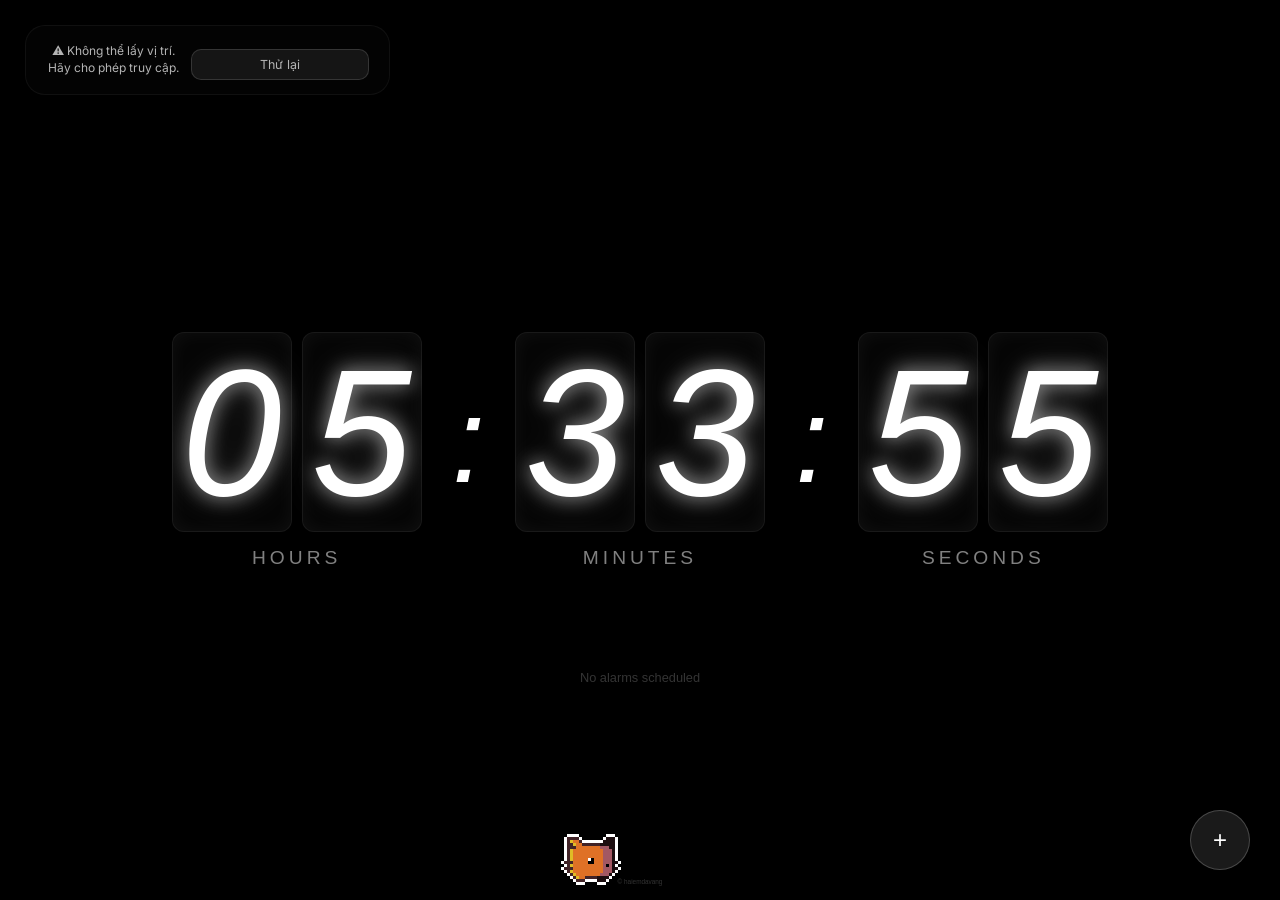
==== commit 315c0872: "thêm background theo thời tiết" ====
--- a/index.html
+++ b/index.html
@@ -109,6 +109,7 @@
     <script src="weather/popup_weather.script.js"></script>
     <script src="weather/popup_detail.script.js"></script>
     <script src="weather/popup_search.script.js"></script>
+    <script src="weather_3d_background.js"></script>
 </body>
 
 </html>
--- a/style.css
+++ b/style.css
@@ -136,10 +136,10 @@
 /* Responsive Styles */
 @media (max-width: 1024px) {
     :root {
-        --digit-height: 150px;
+        --digit-height: 160px;
     }
     .digit-container {
-        width: 90px;
+        width: 100px;
     }
     .countdown-container {
         gap: 20px;
@@ -153,7 +153,45 @@
         font-size: 4rem;
     }
     .digit {
-        font-size: 130px;
+        font-size: 140px;
+    }
+
+    /* Mid Clock Layout Specifics */
+    .mid-clock-layout {
+        display: flex;
+        align-items: center;
+        gap: 20px;
+    }
+    
+    .mid-main-sep {
+        font-size: 6rem;
+        margin-top: -30px;
+    }
+
+    .stacked-time-group {
+        display: flex;
+        flex-direction: column;
+        align-items: center;
+        gap: 15px;
+    }
+
+    .stacked-time-group .time-group {
+        gap: 0;
+    }
+
+    .stacked-time-group .digits {
+        height: 70px;
+    }
+
+    .stacked-time-group .digit-container {
+        width: 60px;
+        height: 70px;
+        border-radius: 8px;
+    }
+
+    .stacked-time-group .digit {
+        font-size: 60px;
+        height: 70px;
     }
 }
 
